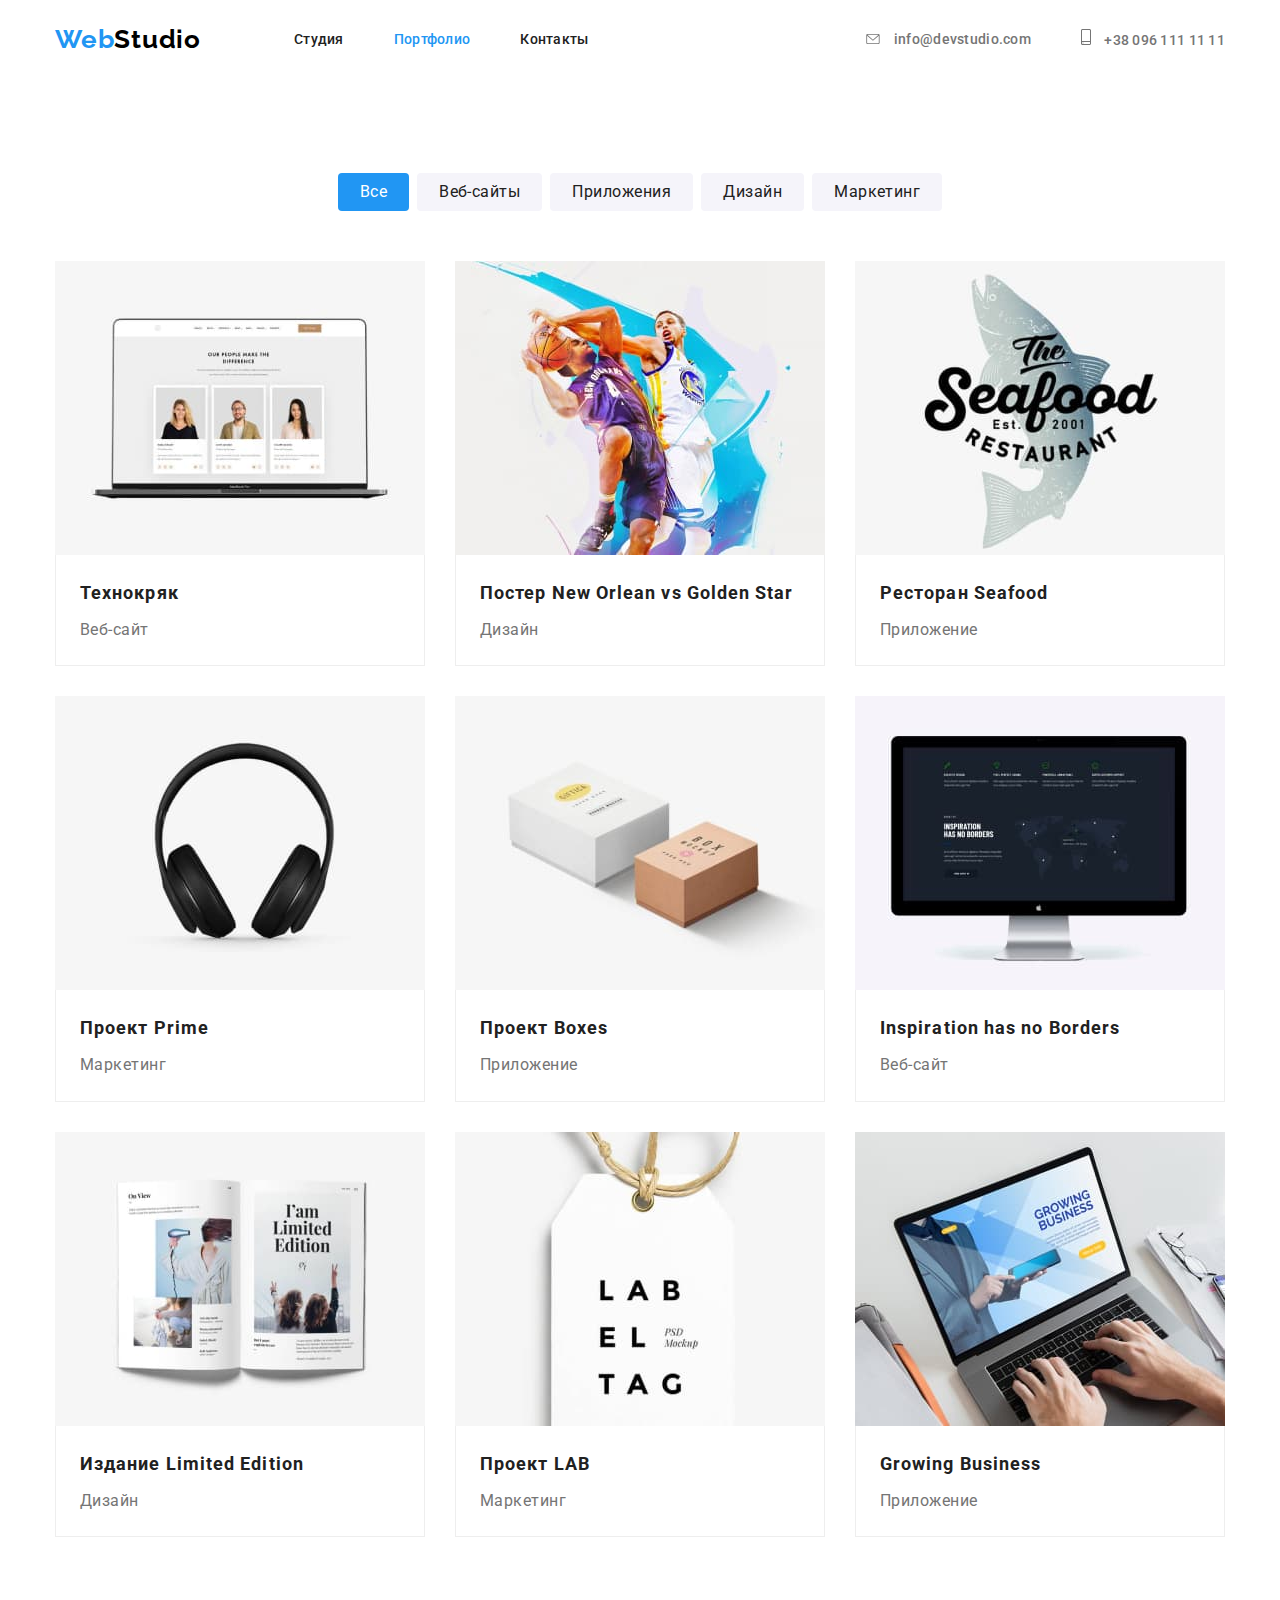
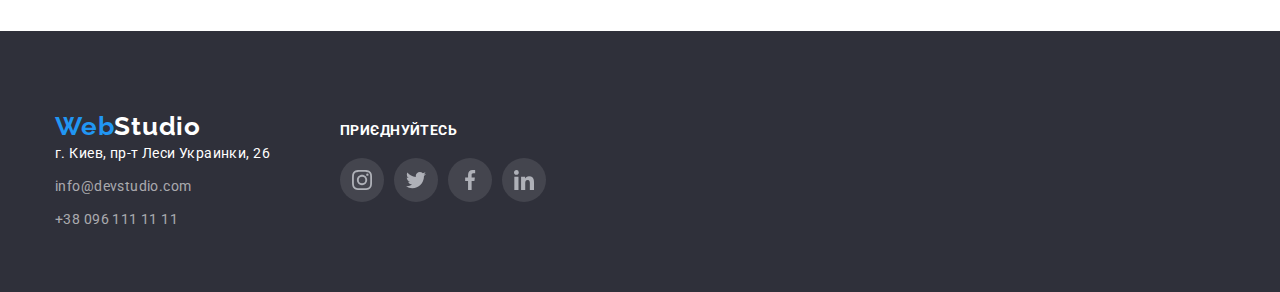
==== porfolio.html @ f4d74a85 "all-besides-js" ====
<!DOCTYPE html>
<html lang="ru">
<head >

    <meta charset="UTF-8">
    <meta http-equiv="X-UA-Compatible" content="IE=edge">
    <meta name="viewport" content="width=device-width, initial-scale=1.0">
    <title>Bisness</title>
    <link rel="preconnect" href="https://fonts.googleapis.com">
    <link rel="preconnect" href="https://fonts.gstatic.com" crossorigin>
    <link href="https://fonts.googleapis.com/css2?family=Raleway:wght@700&family=Roboto:wght@400;500;700;900&display=swap" rel="stylesheet">
    <link rel="stylesheet" href="https://cdn.jsdelivr.net/npm/modern-normalize@1.1.0/modern-normalize.min.css">
    <link href="./style.css" rel="stylesheet">
</head>
<body>

    <header class="header-header">
        <div class="container header-container">
            <nav class="header-container">
                <a href="WebStudio" class="header-web"><span style="color: #2196F3">Web</span>Studio</a>
            <ul class="header-container">
                <li class="header-li">
                    <a href="index.html" class="header-port-cont header-hover-focus">Студия</a>
                </li>
                <li class="header-li">
                    <a href="" class="header-studio header-hover-focus">Портфолио</a>
                </li>
                <li class="header-li">
                    <a href="" class="header-contact header-hover-focus ">Контакты</a>
                </li >
            </ul>
        </nav >
        <ul class="header-container">
            <li class="header-li"><a href="mailto:info@devstudio.com" class="header-mail header-hover-focus">
                <svg class="header-tel-image" width="16" height="10">
                    <use href="./images/sprite.svg#icon-envelope"></use>
                </svg>
                info@devstudio.com</a></li>
            <li class="header-li"><a href="tel:+380961111111" class="header-tel header-hover-focus" >
                <svg class="header-tel-image" width="10" height="16">
                    <use href="./images/sprite.svg#icon-smartphone"></use>
                </svg>
                +38 096 111 11 11</a></li>
        </ul>
        </div>


    </header>
    
    <main>
        <section class="section-porfolio">
        <div class="container">        
            <ul class="list-portfolio">
                <li class="list-portfolio-li list-portfolio-all hover-portfolio focus-portfolio">
                    <p >Все</p>
                </li>
                <li class="list-portfolio-li">
                    <p class="hover-portfolio focus-portfolio">Веб-сайты</p>
                </li>
                <li class="list-portfolio-li">
                    <p class="hover-portfolio focus-portfolio"> Приложения</p>
                </li>
                <li class="list-portfolio-li">
                    <p class="hover-portfolio focus-portfolio">Дизайн</p>
                </li>
                <li class="list-portfolio-li">
                    <p class="hover-portfolio focus-portfolio">Маркетинг</p>
                </li>
            </ul>



            <ul class="portfolio-element">
            <li class="portfolio-element-li">
                <div class="portfolio-team-img-p">
                <a href="" class="portfolio-element-link">
                <img src="./images/portfolio/tehno.jpg" alt="tehno" width="370" height="294" >
                
                <p class="portfolio-overlay">Ресурс пропонує комплексні пропозиції з різним 
                    рівнем функціоналу та сервісів. Все це дозволить відві
                    дувачу отримати вичерпні відомості про компанію чи приватну особу.Ресурс пропонує комплексні пропозиції з різним 
                    рівнем функціоналу та сервісів. Все це дозволить відві
                    дувачу отримати вичерпні відомості про компанію чи приватну особу
                    Ресурс пропонує комплексні пропозиції з різним 
                    рівнем функціоналу та сервісів. Все це дозволить відві
                    дувачу отримати вичерпні відомості про компанію чи приватну особу
                    Ресурс пропонує комплексні пропозиції з різним 
                    рівнем функціоналу та сервісів. Все це дозволить відві

                </p>
                </div>
                <div class="portfolio-element-text">
                <h3 class="portfolio-application">Технокряк</h3>
                <p class="portfolio-application-plus">Веб-сайт</p>
                </a>
            </div>
            </li>
            <li >
                <img src="./images/portfolio/baskatbol.jpg" alt="basket" width="370" height="294" >
            <div class="portfolio-element-text">
                <h3 class="portfolio-application">Постер New Orlean vs Golden Star</h3>
                <p class="portfolio-application-plus">Дизайн</p>
            </div>
            </li>
            <li >
                <img src="./images/portfolio/restotan.jpg" alt="restotan" width="370" height="294" >
            <div class="portfolio-element-text">
                <h3 class="portfolio-application">Ресторан Seafood</h3>
                <p class="portfolio-application-plus">Приложение</p>
            </div>
            </li>
            <li >
                <img src="./images/portfolio/prime.jpg" alt="prime" width="370" height="294" >
                
            <div class="portfolio-element-text">
                <h3 class="portfolio-application">Проект Prime</h3>
                <p class="portfolio-application-plus">Маркетинг</p>
            </div>
            </li>
            <li >
                <img src="./images/portfolio/boxes.jpg" alt="boxes" width="370" height="294" >
            <div class="portfolio-element-text">
                <h3 class="portfolio-application">Проект Boxes</h3>
                <p class="portfolio-application-plus">Приложение</p>
            </div>
            </li>
            <li >
                <img src="./images/portfolio/comp-borders.jpg" alt="comp-borders" width="370" height="294" >
            <div class="portfolio-element-text">
                <h3 class="portfolio-application">Inspiration has no Borders</h3>
                <p class="portfolio-application-plus">Веб-сайт</p>
            </div>
            </li>
            <li >
                <img src="./images/portfolio/limited.jpg" alt="limited" width="370" height="294" >
            <div class="portfolio-element-text">
                <h3 class="portfolio-application">Издание Limited Edition</h3>
                <p class="portfolio-application-plus">Дизайн</p>
            </div>
            </li>
            <li >
                <img src="./images/portfolio/lab.jpg" alt="lab" width="370" height="294" >
            <div class="portfolio-element-text">
                <h3 class="portfolio-application">Проект LAB</h3>
                <p class="portfolio-application-plus">Маркетинг</p>
            </div class="portfolio-element-text">
            </li>
            <li >
                <img src="./images/portfolio/growing-comp.jpg" alt="growing-comp" width="370" height="294" >
            <div class="portfolio-element-text">
                <h3 class="portfolio-application">Growing Business</h3>
                <p class="portfolio-application-plus">Приложение</p>
            </div>
            </li>
            

            </ul>
        </section>
    </div>



    </main>



    <footer class="footer">
        <div class="container footer-divs ">
        <div>
            <a href="WebStudio" class="footer-web-white"><span style="color: #2196F3">Web</span>Studio</a>
            <address class="footer-address">
                
                <ul>
                    <li class="footer-ul-li">
                        <a href="https://goo.gl/maps/hByzuA5cYsDd2KVR7" target="_blank" rel="noopener noreferrer" class="footer-address">г. Киев, пр-т Леси Украинки, 26</a>
        
                    </li>
                    <li class="footer-ul-li" >
                        <a href="mailto:info@devstudio.com" class="footer-mail">info@devstudio.com</a>
                    </li>
                    <li class="footer-ul-li">
                        <a href="tel:+380961111111" class="footer-tel">+38 096 111 11 11</a>
                    </li>
                </ul>
            </address>
        </div>
            <div class=" footer-social ">
                <p class="footer-social-p">приєднуйтесь</p>
                <ul class="work-social-list">
                    <li class="work-social-list-item">
                        <a href="" class="footer-social-list-link footer-hover-focus">
                            <svg class="work-social-list-icon" width="20" height="20">
                                <use href="./images/sprite.svg#icon-instagram"></use>
                            </svg>
                        </a>
                    </li>
                    <li class="work-social-list-item">
                        <a href="" class="footer-social-list-link footer-hover-focus">
                            <svg class="work-social-list-icon" width="20" height="20">
                                <use href="./images/sprite.svg#icon-twitter">
                
                                </use>
                            </svg>
                        </a>
                    </li>
                    <li class="work-social-list-item">
                        <a href="" class="footer-social-list-link footer-hover-focus">
                            <svg class="work-social-list-icon" width="20" height="20">
                                <use href="./images/sprite.svg#icon-facebook">
                
                                </use>
                            </svg>
                        </a>
                    </li>
                    <li class="work-social-list-item">
                        <a href="" class="footer-social-list-link footer-hover-focus">
                            <svg class="work-social-list-icon" width="20" height="20">
                                <use href="./images/sprite.svg#icon-linkedin">
                
                                </use>
                            </svg>
                        </a>
                    </li>
                </ul>
            </div>
        </div>

        
        
    </footer>
</body>
</html>
---- style.css ----
:root{
    --transition-duration-and-func: 250ms cubic-bezier(0.4, 0, 0.2, 1);
}

body{

    font-family: 'Roboto', sans-serif;
}
ul {
    list-style-type: none;
    margin-top: 0;
    margin-bottom: 0;
    padding-left: 0;
}
h1,
h2,
h3,
h4,
p{
    margin-top: 0;
    margin-bottom: 0;
}
a{
    text-decoration: none;
}
img{
    display: block;
}
button{
    cursor: pointer;
}



.container{
    width: 1200px;
    margin-left: auto;
    margin-right: auto;
    padding-left: 15px;
    padding-right: 15px;
}
.section{
    padding-top: 94px;
    padding-bottom: 94px;
}

/*header */

header{
    list-style-type: none;}

.header-header{
    padding-bottom: 24px;
    padding-top: 24px;
}
.header-container{
    display: flex;
    align-items: center;
    justify-content: space-between;
    

    
}
.header-web{
    margin-right: 93px;
    font-family: 'Raleway', sans-serif;
    font-weight: 700;
    font-size: 26px;
    line-height: 1.2;
    letter-spacing: 0.03em;
    color: #000000;

    }
.header-studio{
    font-weight: 500;
    font-size: 14px;
    line-height: 1.1;
    letter-spacing: 0.02em;
    color: #2196F3;
}

.header-port-cont{
    font-weight: 500;
    font-size: 14px;
    line-height: 1.1;
    letter-spacing: 0.02em;
    color: #212121;
    transition: color var(--transition-duration-and-func);
}
.header-hover-focus:hover, 
.header-hover-focus:focus {
    color: #2196F3;
}


.header-list{
    font-weight: 500;
    font-size: 14px;
    line-height: 1.2;
    letter-spacing: 0.02em
}


.header-li:not(:last-child){
    margin-right: 50px;
}


.header-tel{
    font-weight: 500;
    font-size: 14px;
    line-height: 1.2;
    letter-spacing: 0.02em;
    color: #757575;
    transition: color var(--transition-duration-and-func);
}

.header-tel-image{
    fill: currentColor;
    margin-right: 10px;
}

.header-mail{
    font-weight: 500;
    font-size: 14px;
    line-height: 1.2;
    letter-spacing: 0.02em;
    color: #757575;
    transition: color var(--transition-duration-and-func);
}

.header-contact{
font-weight: 500;
font-size: 14px;
line-height: 1.1;
letter-spacing: 0.02em;
color: #212121;
transition: color var(--transition-duration-and-func);
}

/*header */

.studio{
    color: #2196F3;
}
/* hero  */

.section-title{
    margin: 0 auto;
    padding-top: 200px;
    padding-bottom: 200px;
    max-width: 1600px;
    /* background: #2F303A; */
    text-align: center;
    background-image:linear-gradient(to right, rgba(47, 48, 58, 0.4), rgba(47, 48, 58, 0.4)),  url('./images/hero/Img.jpg');
    background-size: cover;
}



.title{
margin-left: auto;
margin-right: auto;
margin-bottom: 30px;
width: 696px;

    font-family: 'Roboto';
    font-style: normal;
    font-weight: 900;
    font-size: 44px;
    line-height: 1.7;
    
    text-align: center;
    letter-spacing: 0.06em;
    text-transform: uppercase;
    color: #FFFFFF;

}
.button {


/* № */
padding-top: 10px;
padding-bottom: 10px;
padding-left: 32px;
padding-right: 32px;
color: #FFFFFF;
background: #2196F3;
box-shadow: 0px 4px 4px rgba(0, 0, 0, 0.15);
border-radius: 4px;
transition: color var(--transition-duration-and-func);
}

.button-focus:hover, 
.button-hover:focus {
    color: #000000;

}

.list{

    font-weight: 400;
    font-size: 14px;
    line-height: 1.7;
    letter-spacing: 0.03em;
    color: #757575;
    display: flex;
}

.list-title-li{
    width: 270px;
}

.list-title-li:not(:nth-child(4n)){
    margin-right: 30px;
}

.list-a-image{
    display: flex;
    justify-content: center;
    align-items: center;
    width: 270px;
    height: 120px;
    background-color: #FFFFFF;
}

.list-a-image-icon{
    fill: #212121;
    transition: fill var(--transition-duration-and-func);
}

.list-a-image{
background: #F5F4FA;
border-radius: 4px;
margin-bottom: 30px;
transition: fill var(--transition-duration-and-func);
}


.list-a-image:hover .list-a-image-icon,
.list-a-image:focus .list-a-image-icon{
fill: #2196F3;
}

.list-title{
    font-weight: 700;
    font-size: 14px;
    line-height: 1.2;
    letter-spacing: 0.03em;
    text-transform: uppercase;
    color: #212121;
}
.list-title-p{
margin-top: 10px;
font-weight: 400;
font-size: 14px;
line-height: 1.7;
letter-spacing: 0.03em;
color: #757575;
}

.section-img{
    padding-bottom: 94px;
}

.img-work{
    margin-top: 50px;
    display: flex;
    flex-wrap: wrap;
    column-gap: 30px;
}

.section-work{
    background: #F5F4FA;
}
.title-work{
    font-weight: 700;
    font-size: 36px;
    line-height: 1.2;
    text-align: center;
    letter-spacing: 0.03em;

}
.work-ul{
    margin-top: 50px;
    display: flex;
    flex-wrap: wrap;
    column-gap: 30px;
    /* justify-content: space-between; */
}

/* .work-ul-li:not(:nth-child(4n)){
    margin-right: 30px;
} */
/* .work-ul-li{
    flex-basis: calc((100%-90px/4 ));
} */

.work-h-p{
box-shadow: 0px 1px 3px rgba(0, 0, 0, 0.12), 0px 1px 1px rgba(0, 0, 0, 0.14), 0px 2px 1px rgba(0, 0, 0, 0.2);
border-radius: 0px 0px 4px 4px;
padding-top: 30px;
padding-bottom: 30px;
}


.list-work{
    font-weight: 500;
    font-size: 16px;
    line-height: 2.2;
    text-align: center;
    letter-spacing: 0.03em;
    color: #212121;

    
}
.list-work-prof{
    font-size: 16px;
    line-height: 2;
    text-align: center;
    letter-spacing: 0.03em;
    color: #757575;
    margin-top: 11px;
    margin-bottom: 16px;
}
.work-social-list-icon{
    fill: #AFB1B8;
    transition: fill var(--transition-duration-and-func);
}


.work-social-list-link:hover .work-social-list-icon,
.work-social-list-link:focus .work-social-list-icon{
fill: #ffffff;
}


.work-social-list{
    display: flex;
    justify-content: center;
    gap: 10px;
}

.work-social-list-link{
    display: flex;
    justify-content: center;
    align-items: center;
    width: 44px;
    height: 44px;
    border-radius: 50%;
    background-color: #FFFFFF;
    transition: fill var(--transition-duration-and-func);
}

.work-social-list-link:hover,
.work-social-list-link:focus{
    background: #2196F3;
}

/* customers */

.customers-social-list-icon{
    fill: #AFB1B8;

    transition: fill var(--transition-duration-and-func);
}


.customers-social-list-link:hover .customers-social-list-icon,
.customers-social-list-link:focus .customers-social-list-icon{
fill: #2196F3;
}


.customers-social-list{
    margin-top: 50px;
    display: flex;
    justify-content: center;
    gap: 30px;
}
.customers-social-list-item{}



.customers-social-list-link{
    display: flex;
    justify-content: center;
    align-items: center;
    width: 170px;
    height: 92px;
    background-color: #FFFFFF;
    border: 1px solid #AFB1B8;
    border-radius: 4px;
    transition: fill var(--transition-duration-and-func);
}




/* footer */

.footer-divs{
    display: flex;
    align-items: baseline;
    gap: 70px;
}

.footer-address{
    font-weight: 400;
    font-size: 14px;
    line-height: 1.7;
    letter-spacing: 0.03em;
    color: #FFFFFF;
    font-style: normal;
}
.footer-address-address{
    font-style: normal;
}
.footer{
    padding: 60px 0;
    background: #2F303A;

}
.footer-mail{
    font-weight: 400;
    font-size: 14px;
    line-height: 1.7;
    letter-spacing: 0.03em;
    color: rgba(255, 255, 255, 0.6);
}
.footer-tel{
    font-weight: 400;
    font-size: 14px;
    line-height: 1.7;
    letter-spacing: 0.03em;
    color: rgba(255, 255, 255, 0.6);

}

.footer-web-white{
    font-family: 'Raleway', sans-serif;
    font-weight: 700;
    font-size: 26px;
    line-height: 1.2;
    letter-spacing: 0.03em;
    color: #ffffff;
    display: block;
    margin-top: 20px;
}


.footer-ul-li:not(:last-child){
    margin-bottom: 9px;
}
.footer-social{

}

.footer-social-p{
margin-bottom: 20px;
font-weight: 700;
font-size: 14px;
line-height: 1.1;
letter-spacing: 0.03em;
text-transform: uppercase;
color: #FFFFFF;
}
.footer-hover-focus:hover,
.footer-hover-focus:focus{
    background: #2196F3;
}
.footer-social-list-link{
    display: flex;
    justify-content: center;
    align-items: center;
    width: 44px;
    height: 44px;
    border-radius: 50%;
    background: rgba(255, 255, 255, 0.1);
    transition: fill var(--transition-duration-and-func);
}
.footer-social-list-link:hover .work-social-list-icon,
.footer-social-list-link:focus .work-social-list-icon{
fill: #ffffff;
}


/*============= modal Window =============*/

.backdrop{
    position: fixed;
    top: 0;
    left: 0;
    z-index: 100;
    width: 100%;
    height: 100%;
    background-color: rgba(0, 0, 0, 0.2);
    transition: opacity var(--transition-duration-and-func), visibility var(--transition-duration-and-func);
}

/* .backdrop.is-hidden{
    opacity: 0;
    visibility: hidden;
    pointer-events: none;
} */

.modal{
    position: absolute;
    top: 50%;
    left: 50%;
    transform: translate(-50%, -50%);
    width: 528px;
    height: 580px;
    background-color: rgb(255, 255, 255);
}

.modal-close-btn{
    position: absolute;
    top: 10px;
    right: 10px;
    display: flex;
    justify-content: center;
    align-items: center;
    width: 30px;
    height: 30px;
    border-radius: 50%;
    background-color: transparent;
    border: 1px solid #555555;
    padding: 0;
    transition: border-color var(--transition-duration-and-func);
}

.modal-close-btn:hover,
.modal-close-btn:hover{
    background-color: #2196F3;
}

.modal-close-btn-icon{
    transition: fill var(--transition-duration-and-func);
}

.modal-close-btn:hover .modal-close-btn-icon,
.modal-close-btn:hover .modal-close-btn-icon{
    fill: green;
}



/*============= /modal Window =============*/


/*============= portfolio =============*/

.section-porfolio{
    padding-top: 94px;
    padding-bottom: 94px;
}
.list-portfolio{
font-size: 16px;
line-height: 1.6;
letter-spacing: 0.03em;
color: #212121;
display: flex;
flex-wrap: wrap;
column-gap: 8px;
justify-content: center;
margin-bottom: 50px;
}

.list-portfolio-li{
background: #F5F4FA;
border-radius: 4px;
padding: 6px 22px ;
}

.list-portfolio-all{
    background: #2196F3;
    color: #ffffff;
}
.portfolio-element{

    display: flex;
    flex-wrap: wrap;
    column-gap: 30px;
    row-gap: 30px;
   /* justify-content: space-between; */
}

.portfolio-element-li{
    
}

.portfolio-team-img-p{
    position: relative;
    overflow: hidden;
}

.portfolio-overlay{
    width: 100%;
    height: 100%;

    position: absolute;
    left: 0;
    top: 0;
    overflow: auto;
    transform: translate(0, 100%);
    transition: transform var(--transition-duration-and-func);

    font-size: 18px;
    padding-top: 20px;
    padding-bottom: 20px;
    padding-left: 10px;
    padding-right: 10px;
    color: #FFFFFF;
    background-color: rgba(0, 75, 137, 0.9)
}

.portfolio-element-link:hover .portfolio-overlay,
.portfolio-element-link:focus .portfolio-overlay{
    transform: translate(0, 0);
}
/* .work-ul-li:not(:nth-child(4n)){
    margin-right: 30px;
} */
/* .work-ul-li{
    flex-basis: calc((100%-90px/4 ));
} */
.portfolio-element-text{
    background: #FFFFFF;
    border: 1px solid #EEEEEE;
    border-top: none;
    padding-top: 20px;
    padding-bottom: 20px;;
    padding-left: 24px;;
    padding-right: 24px;;
}


.portfolio-application{
font-weight: 700;
font-size: 18px;
line-height: 2;
letter-spacing: 0.06em;
color: #212121;

}

.portfolio-application-plus{
font-weight: 400;
font-size: 16px;
line-height: 1.9;
letter-spacing: 0.03em;
color: #757575;
margin-top: 4px;
}

.hover-portfolio:hover, 
.focus-portfolio:focus {
    color: #ffffff;
    background-color: #2196F3;
}
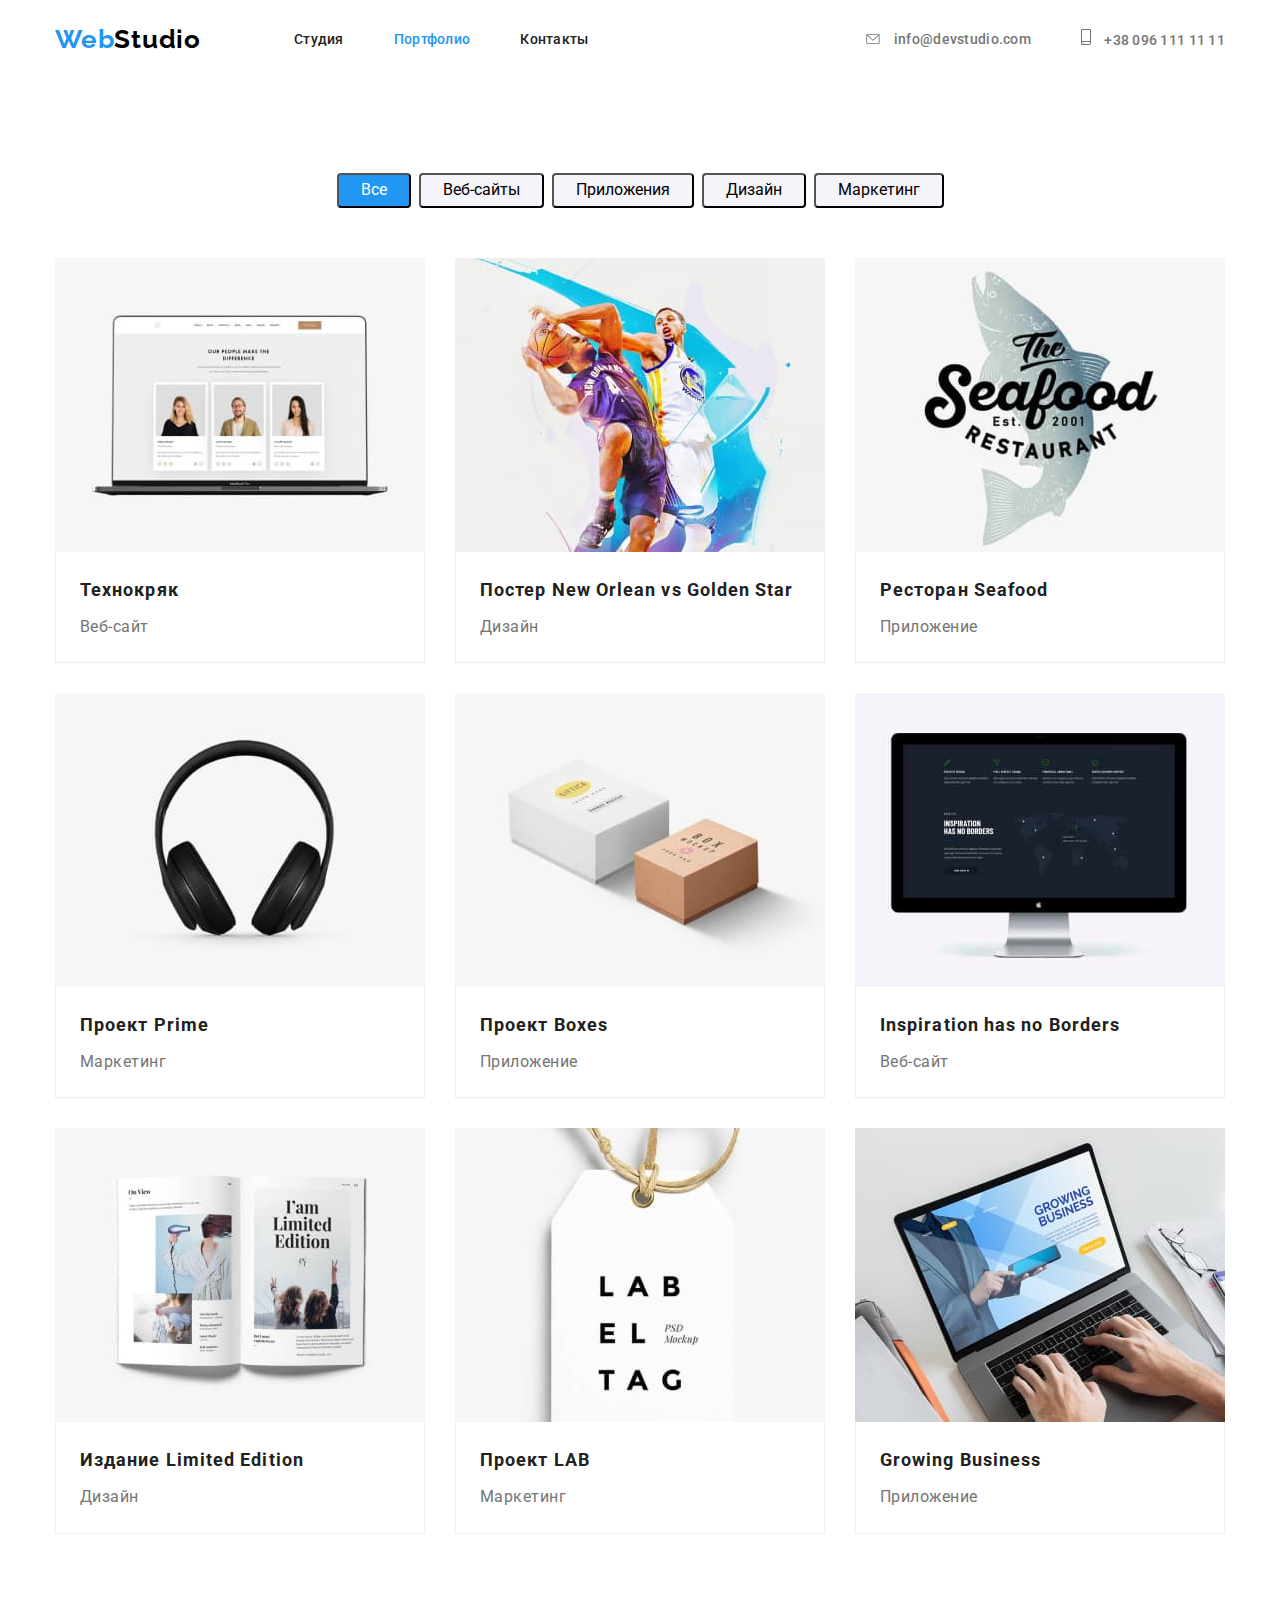
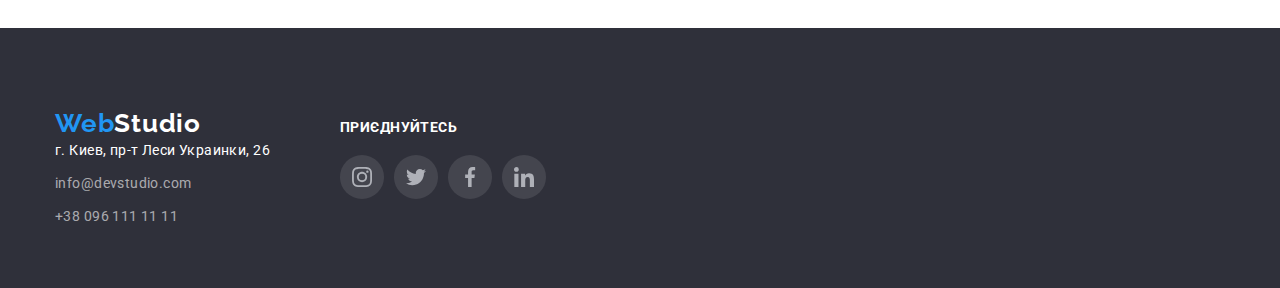
==== commit e9e4b226: "after-mentor" ====
--- a/porfolio.html
+++ b/porfolio.html
@@ -50,21 +50,21 @@
     <main>
         <section class="section-porfolio">
         <div class="container">        
-            <ul class="list-portfolio">
-                <li class="list-portfolio-li list-portfolio-all hover-portfolio focus-portfolio">
-                    <p >Все</p>
-                </li>
-                <li class="list-portfolio-li">
-                    <p class="hover-portfolio focus-portfolio">Веб-сайты</p>
-                </li>
-                <li class="list-portfolio-li">
-                    <p class="hover-portfolio focus-portfolio"> Приложения</p>
-                </li>
-                <li class="list-portfolio-li">
-                    <p class="hover-portfolio focus-portfolio">Дизайн</p>
-                </li>
-                <li class="list-portfolio-li">
-                    <p class="hover-portfolio focus-portfolio">Маркетинг</p>
+            <ul class="portfolio-list">
+                <li class="">
+                    <button class=" list-portfolio-all" type="button">Все</button>
+                </li>
+                <li class="">
+                    <button class="portfolio-list-li" type="button">Веб-сайты</button>
+                </li>
+                <li class="">
+                    <button class="portfolio-list-li" type="button">Приложения</button>
+                </li>
+                <li class="">
+                    <button class="portfolio-list-li" type="button">Дизайн</button>
+                </li>
+                <li class="">
+                    <button class="portfolio-list-li" type="button">Маркетинг</button>
                 </li>
             </ul>
 
@@ -75,18 +75,9 @@
                 <div class="portfolio-team-img-p">
                 <a href="" class="portfolio-element-link">
                 <img src="./images/portfolio/tehno.jpg" alt="tehno" width="370" height="294" >
-                
-                <p class="portfolio-overlay">Ресурс пропонує комплексні пропозиції з різним 
-                    рівнем функціоналу та сервісів. Все це дозволить відві
-                    дувачу отримати вичерпні відомості про компанію чи приватну особу.Ресурс пропонує комплексні пропозиції з різним 
-                    рівнем функціоналу та сервісів. Все це дозволить відві
-                    дувачу отримати вичерпні відомості про компанію чи приватну особу
-                    Ресурс пропонує комплексні пропозиції з різним 
-                    рівнем функціоналу та сервісів. Все це дозволить відві
-                    дувачу отримати вичерпні відомості про компанію чи приватну особу
-                    Ресурс пропонує комплексні пропозиції з різним 
-                    рівнем функціоналу та сервісів. Все це дозволить відві
-
+                <p class="portfolio-overlay">Ресурс пропонує комплексні пропозиції з різним 
+                    рівнем функціоналу та сервісів. Все це дозволить відві
+                    дувачу отримати вичерпні відомості про компанію чи приватну особу.
                 </p>
                 </div>
                 <div class="portfolio-element-text">
@@ -95,61 +86,125 @@
                 </a>
             </div>
             </li>
-            <li >
+            <li class="portfolio-element-li">
+                <div class="portfolio-team-img-p">
+                    <a href="" class="portfolio-element-link">
                 <img src="./images/portfolio/baskatbol.jpg" alt="basket" width="370" height="294" >
+                <p class="portfolio-overlay">Ресурс пропонує комплексні пропозиції з різним 
+                    рівнем функціоналу та сервісів. Все це дозволить відві
+                    дувачу отримати вичерпні відомості про компанію чи приватну особу.
+                </p>
+            </div>
             <div class="portfolio-element-text">
                 <h3 class="portfolio-application">Постер New Orlean vs Golden Star</h3>
                 <p class="portfolio-application-plus">Дизайн</p>
-            </div>
-            </li>
-            <li >
+            </a>
+            </div>
+            </li>
+            <li class="portfolio-element-li">
+                <div class="portfolio-team-img-p">
+                    <a href="" class="portfolio-element-link">
                 <img src="./images/portfolio/restotan.jpg" alt="restotan" width="370" height="294" >
+                
+                <p class="portfolio-overlay">Ресурс пропонує комплексні пропозиції з різним 
+                    рівнем функціоналу та сервісів. Все це дозволить відві
+                    дувачу отримати вичерпні відомості про компанію чи приватну особу.
+                </p>
+            </div>
             <div class="portfolio-element-text">
                 <h3 class="portfolio-application">Ресторан Seafood</h3>
                 <p class="portfolio-application-plus">Приложение</p>
-            </div>
-            </li>
-            <li >
+            </a>
+            </div>
+            </li>
+            <li class="portfolio-element-li">
+                <div class="portfolio-team-img-p">
+                    <a href="" class="portfolio-element-link">
                 <img src="./images/portfolio/prime.jpg" alt="prime" width="370" height="294" >
-                
+                <p class="portfolio-overlay">Ресурс пропонує комплексні пропозиції з різним 
+                    рівнем функціоналу та сервісів. Все це дозволить відві
+                    дувачу отримати вичерпні відомості про компанію чи приватну особу.
+                </p>
+                
+            </div>
             <div class="portfolio-element-text">
                 <h3 class="portfolio-application">Проект Prime</h3>
                 <p class="portfolio-application-plus">Маркетинг</p>
-            </div>
-            </li>
-            <li >
+            </a>
+            </div>
+            </li>
+            <li class="portfolio-element-li">
+                <div class="portfolio-team-img-p">
+                    <a href="" class="portfolio-element-link">
                 <img src="./images/portfolio/boxes.jpg" alt="boxes" width="370" height="294" >
+                <p class="portfolio-overlay">Ресурс пропонує комплексні пропозиції з різним 
+                    рівнем функціоналу та сервісів. Все це дозволить відві
+                    дувачу отримати вичерпні відомості про компанію чи приватну особу.
+                </p>
             <div class="portfolio-element-text">
                 <h3 class="portfolio-application">Проект Boxes</h3>
                 <p class="portfolio-application-plus">Приложение</p>
-            </div>
-            </li>
-            <li >
+            </a>
+            </div>
+            </li>
+            <li class="portfolio-element-li">
+                <div class="portfolio-team-img-p">
+                    <a href="" class="portfolio-element-link">
                 <img src="./images/portfolio/comp-borders.jpg" alt="comp-borders" width="370" height="294" >
+                <p class="portfolio-overlay">Ресурс пропонує комплексні пропозиції з різним 
+                    рівнем функціоналу та сервісів. Все це дозволить відві
+                    дувачу отримати вичерпні відомості про компанію чи приватну особу.
+                </p>
+            </div>
             <div class="portfolio-element-text">
                 <h3 class="portfolio-application">Inspiration has no Borders</h3>
                 <p class="portfolio-application-plus">Веб-сайт</p>
-            </div>
-            </li>
-            <li >
+            </a>
+            </div>
+            </li>
+            <li class="portfolio-element-li">
+                <div class="portfolio-team-img-p">
+                    <a href="" class="portfolio-element-link">
                 <img src="./images/portfolio/limited.jpg" alt="limited" width="370" height="294" >
+                <p class="portfolio-overlay">Ресурс пропонує комплексні пропозиції з різним 
+                    рівнем функціоналу та сервісів. Все це дозволить відві
+                    дувачу отримати вичерпні відомості про компанію чи приватну особу.
+                </p>
+            </div>
             <div class="portfolio-element-text">
                 <h3 class="portfolio-application">Издание Limited Edition</h3>
                 <p class="portfolio-application-plus">Дизайн</p>
-            </div>
-            </li>
-            <li >
+            </a>
+            </div>
+            </li>
+            <li class="portfolio-element-li">
+                <div class="portfolio-team-img-p">
+                    <a href="" class="portfolio-element-link">
                 <img src="./images/portfolio/lab.jpg" alt="lab" width="370" height="294" >
+                <p class="portfolio-overlay">Ресурс пропонує комплексні пропозиції з різним 
+                    рівнем функціоналу та сервісів. Все це дозволить відві
+                    дувачу отримати вичерпні відомості про компанію чи приватну особу.
+                </p>
+            </div>
             <div class="portfolio-element-text">
                 <h3 class="portfolio-application">Проект LAB</h3>
                 <p class="portfolio-application-plus">Маркетинг</p>
+            </a>
             </div class="portfolio-element-text">
             </li>
-            <li >
+            <li class="portfolio-element-li">
+                <div class="portfolio-team-img-p">
+                    <a href="" class="portfolio-element-link">
                 <img src="./images/portfolio/growing-comp.jpg" alt="growing-comp" width="370" height="294" >
+                <p class="portfolio-overlay">Ресурс пропонує комплексні пропозиції з різним 
+                    рівнем функціоналу та сервісів. Все це дозволить відві
+                    дувачу отримати вичерпні відомості про компанію чи приватну особу.
+                </p>
+            </div>
             <div class="portfolio-element-text">
                 <h3 class="portfolio-application">Growing Business</h3>
                 <p class="portfolio-application-plus">Приложение</p>
+            </a>
             </div>
             </li>
             
--- a/style.css
+++ b/style.css
@@ -349,7 +349,7 @@
     height: 44px;
     border-radius: 50%;
     background-color: #FFFFFF;
-    transition: fill var(--transition-duration-and-func);
+    transition: background-color var(--transition-duration-and-func);
 }
 
 .work-social-list-link:hover,
@@ -391,7 +391,7 @@
     background-color: #FFFFFF;
     border: 1px solid #AFB1B8;
     border-radius: 4px;
-    transition: fill var(--transition-duration-and-func);
+    transition: background-color var(--transition-duration-and-func);
 }
 
 
@@ -495,14 +495,14 @@
     width: 100%;
     height: 100%;
     background-color: rgba(0, 0, 0, 0.2);
-    transition: opacity var(--transition-duration-and-func), visibility var(--transition-duration-and-func);
-}
-
-/* .backdrop.is-hidden{
+    transition: background-color var(--transition-duration-and-func), visibility var(--transition-duration-and-func);
+}
+
+.backdrop.is-hidden{
     opacity: 0;
     visibility: hidden;
     pointer-events: none;
-} */
+}
 
 .modal{
     position: absolute;
@@ -555,7 +555,7 @@
     padding-top: 94px;
     padding-bottom: 94px;
 }
-.list-portfolio{
+.portfolio-list{
 font-size: 16px;
 line-height: 1.6;
 letter-spacing: 0.03em;
@@ -565,18 +565,34 @@
 column-gap: 8px;
 justify-content: center;
 margin-bottom: 50px;
-}
-
-.list-portfolio-li{
+
+}
+
+
+.list-portfolio-all{
+    background: #2196F3;
+    color: #ffffff;
+    border-radius: 4px;
+    padding: 6px 22px ;
+}
+
+.portfolio-list-li{
 background: #F5F4FA;
 border-radius: 4px;
 padding: 6px 22px ;
-}
-
-.list-portfolio-all{
+transition: color var(--transition-duration-and-func), 
+background-color var(--transition-duration-and-func);
+}
+
+.portfolio-list-li:hover,
+.portfolio-list-li:focus{
     background: #2196F3;
-    color: #ffffff;
-}
+    color: #FFFFFF;
+}
+
+
+
+
 .portfolio-element{
 
     display: flex;
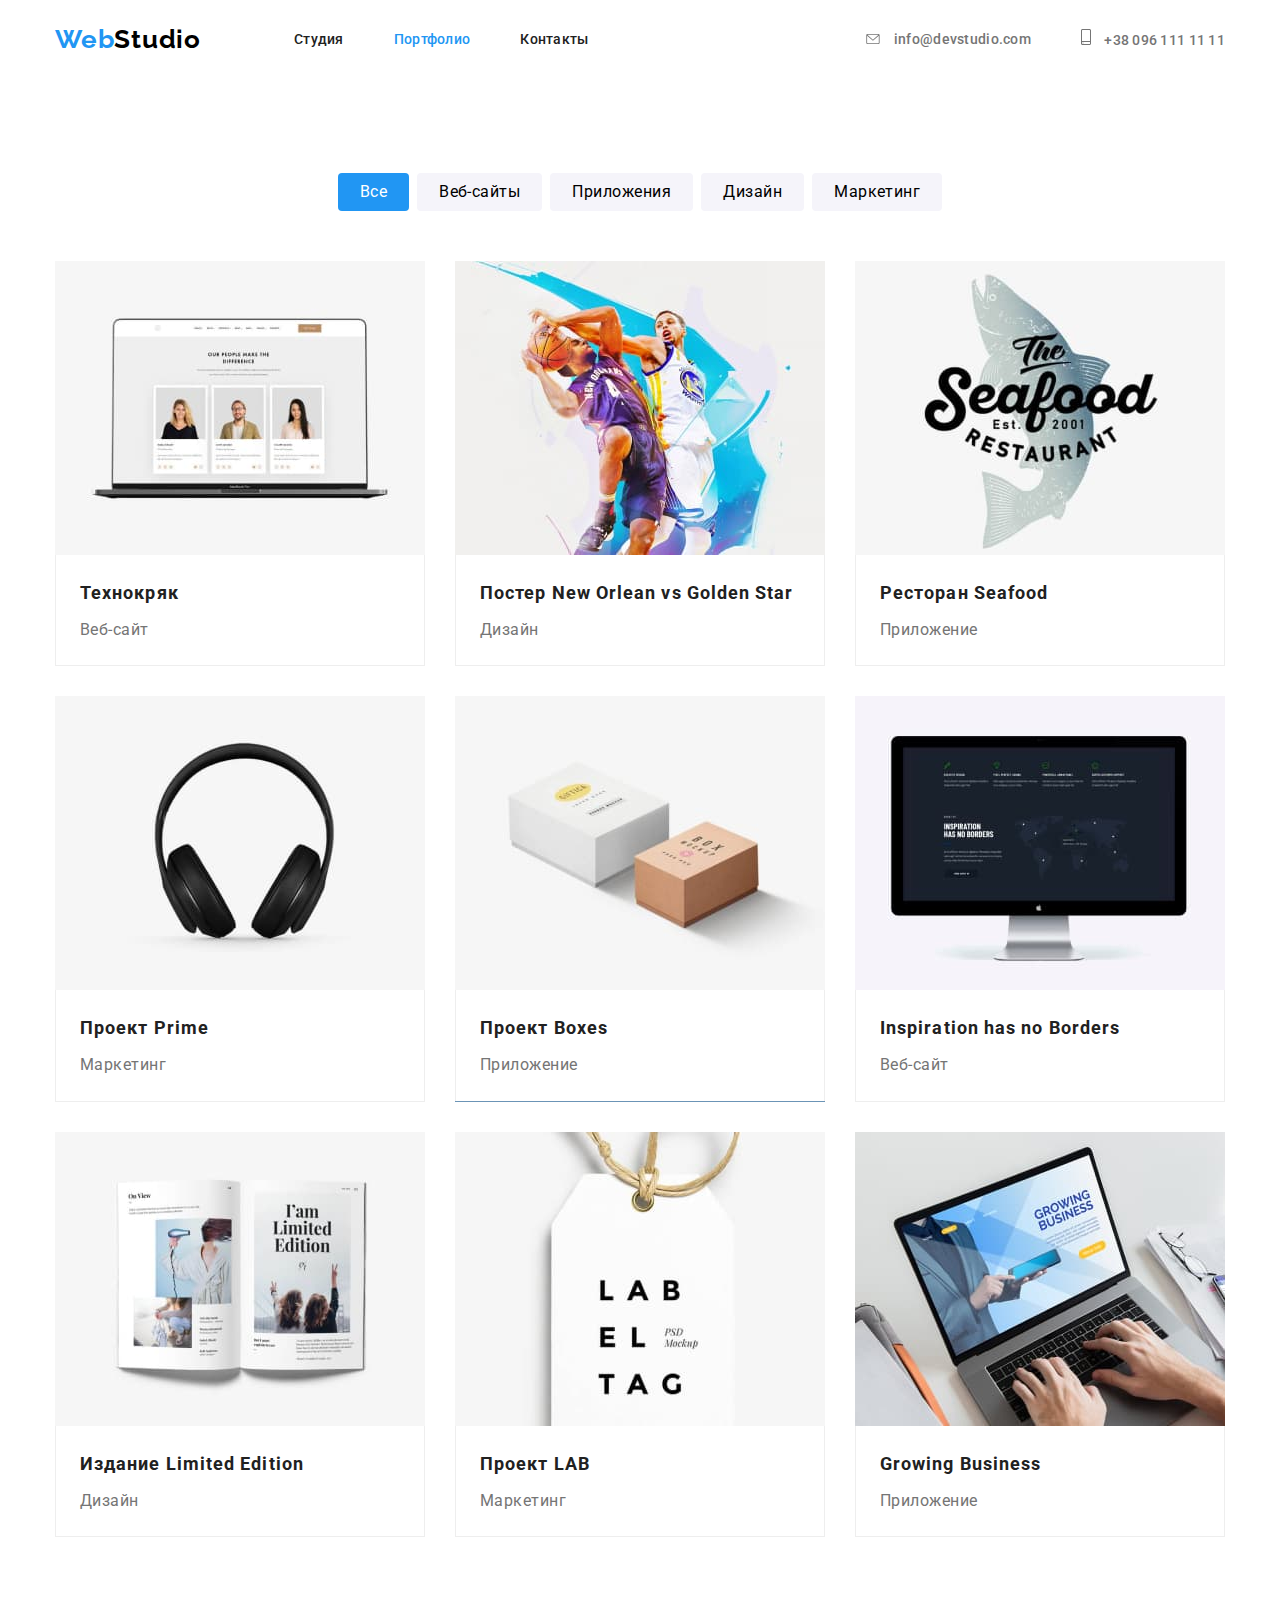
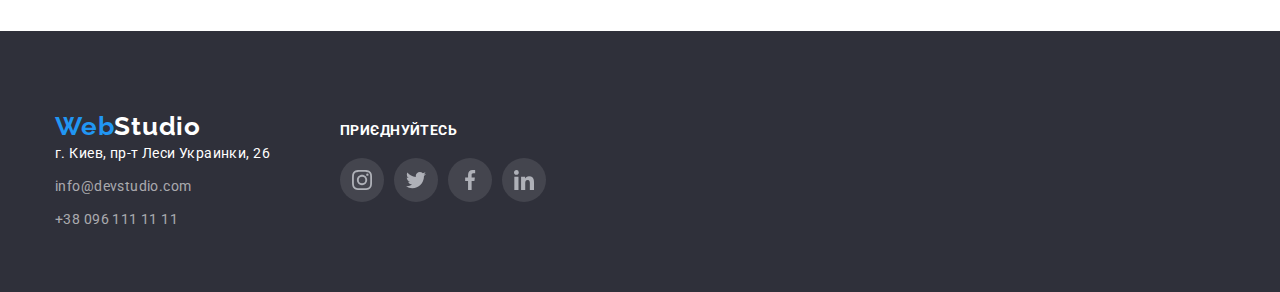
==== commit e536c073: "after-mentor-2" ====
--- a/porfolio.html
+++ b/porfolio.html
@@ -72,8 +72,8 @@
 
             <ul class="portfolio-element">
             <li class="portfolio-element-li">
-                <div class="portfolio-team-img-p">
-                <a href="" class="portfolio-element-link">
+        <a href="" class="portfolio-element-link">
+            <div class="portfolio-team-img-p">
                 <img src="./images/portfolio/tehno.jpg" alt="tehno" width="370" height="294" >
                 <p class="portfolio-overlay">Ресурс пропонує комплексні пропозиції з різним 
                     рівнем функціоналу та сервісів. Все це дозволить відві
@@ -83,12 +83,12 @@
                 <div class="portfolio-element-text">
                 <h3 class="portfolio-application">Технокряк</h3>
                 <p class="portfolio-application-plus">Веб-сайт</p>
-                </a>
-            </div>
-            </li>
-            <li class="portfolio-element-li">
+            </div>
+        </a>
+            </li>
+            <li class="portfolio-element-li">
+                <a href="" class="portfolio-element-link">
                 <div class="portfolio-team-img-p">
-                    <a href="" class="portfolio-element-link">
                 <img src="./images/portfolio/baskatbol.jpg" alt="basket" width="370" height="294" >
                 <p class="portfolio-overlay">Ресурс пропонує комплексні пропозиції з різним 
                     рівнем функціоналу та сервісів. Все це дозволить відві
@@ -98,12 +98,12 @@
             <div class="portfolio-element-text">
                 <h3 class="portfolio-application">Постер New Orlean vs Golden Star</h3>
                 <p class="portfolio-application-plus">Дизайн</p>
-            </a>
-            </div>
-            </li>
-            <li class="portfolio-element-li">
-                <div class="portfolio-team-img-p">
-                    <a href="" class="portfolio-element-link">
+            </div>
+        </a>
+            </li>
+            <li class="portfolio-element-li">
+                <a href="" class="portfolio-element-link">
+                        <div class="portfolio-team-img-p">
                 <img src="./images/portfolio/restotan.jpg" alt="restotan" width="370" height="294" >
                 
                 <p class="portfolio-overlay">Ресурс пропонує комплексні пропозиції з різним 
@@ -114,12 +114,12 @@
             <div class="portfolio-element-text">
                 <h3 class="portfolio-application">Ресторан Seafood</h3>
                 <p class="portfolio-application-plus">Приложение</p>
-            </a>
-            </div>
-            </li>
-            <li class="portfolio-element-li">
-                <div class="portfolio-team-img-p">
-                    <a href="" class="portfolio-element-link">
+            </div>
+        </a>
+            </li>
+            <li class="portfolio-element-li">
+                <a href="" class="portfolio-element-link">
+                        <div class="portfolio-team-img-p">
                 <img src="./images/portfolio/prime.jpg" alt="prime" width="370" height="294" >
                 <p class="portfolio-overlay">Ресурс пропонує комплексні пропозиції з різним 
                     рівнем функціоналу та сервісів. Все це дозволить відві
@@ -130,12 +130,12 @@
             <div class="portfolio-element-text">
                 <h3 class="portfolio-application">Проект Prime</h3>
                 <p class="portfolio-application-plus">Маркетинг</p>
-            </a>
-            </div>
-            </li>
-            <li class="portfolio-element-li">
-                <div class="portfolio-team-img-p">
-                    <a href="" class="portfolio-element-link">
+            </div>
+        </a>
+            </li>
+            <li class="portfolio-element-li">
+                <a href="" class="portfolio-element-link">
+                        <div class="portfolio-team-img-p">
                 <img src="./images/portfolio/boxes.jpg" alt="boxes" width="370" height="294" >
                 <p class="portfolio-overlay">Ресурс пропонує комплексні пропозиції з різним 
                     рівнем функціоналу та сервісів. Все це дозволить відві
@@ -144,12 +144,12 @@
             <div class="portfolio-element-text">
                 <h3 class="portfolio-application">Проект Boxes</h3>
                 <p class="portfolio-application-plus">Приложение</p>
-            </a>
-            </div>
-            </li>
-            <li class="portfolio-element-li">
-                <div class="portfolio-team-img-p">
-                    <a href="" class="portfolio-element-link">
+            </div>
+        </a>
+            </li>
+            <li class="portfolio-element-li">
+                <a href="" class="portfolio-element-link">
+                        <div class="portfolio-team-img-p">
                 <img src="./images/portfolio/comp-borders.jpg" alt="comp-borders" width="370" height="294" >
                 <p class="portfolio-overlay">Ресурс пропонує комплексні пропозиції з різним 
                     рівнем функціоналу та сервісів. Все це дозволить відві
@@ -159,12 +159,12 @@
             <div class="portfolio-element-text">
                 <h3 class="portfolio-application">Inspiration has no Borders</h3>
                 <p class="portfolio-application-plus">Веб-сайт</p>
-            </a>
-            </div>
-            </li>
-            <li class="portfolio-element-li">
-                <div class="portfolio-team-img-p">
-                    <a href="" class="portfolio-element-link">
+            </div>
+        </a>
+            </li>
+            <li class="portfolio-element-li">
+                <a href="" class="portfolio-element-link">
+                        <div class="portfolio-team-img-p">
                 <img src="./images/portfolio/limited.jpg" alt="limited" width="370" height="294" >
                 <p class="portfolio-overlay">Ресурс пропонує комплексні пропозиції з різним 
                     рівнем функціоналу та сервісів. Все це дозволить відві
@@ -174,12 +174,12 @@
             <div class="portfolio-element-text">
                 <h3 class="portfolio-application">Издание Limited Edition</h3>
                 <p class="portfolio-application-plus">Дизайн</p>
-            </a>
-            </div>
-            </li>
-            <li class="portfolio-element-li">
-                <div class="portfolio-team-img-p">
-                    <a href="" class="portfolio-element-link">
+            </div>
+        </a>
+            </li>
+            <li class="portfolio-element-li">
+                <a href="" class="portfolio-element-link">
+                        <div class="portfolio-team-img-p">
                 <img src="./images/portfolio/lab.jpg" alt="lab" width="370" height="294" >
                 <p class="portfolio-overlay">Ресурс пропонує комплексні пропозиції з різним 
                     рівнем функціоналу та сервісів. Все це дозволить відві
@@ -189,12 +189,12 @@
             <div class="portfolio-element-text">
                 <h3 class="portfolio-application">Проект LAB</h3>
                 <p class="portfolio-application-plus">Маркетинг</p>
-            </a>
-            </div class="portfolio-element-text">
-            </li>
-            <li class="portfolio-element-li">
-                <div class="portfolio-team-img-p">
-                    <a href="" class="portfolio-element-link">
+            </div>
+        </a>
+            </li>
+            <li class="portfolio-element-li">
+                <a href="" class="portfolio-element-link">
+                        <div class="portfolio-team-img-p">
                 <img src="./images/portfolio/growing-comp.jpg" alt="growing-comp" width="370" height="294" >
                 <p class="portfolio-overlay">Ресурс пропонує комплексні пропозиції з різним 
                     рівнем функціоналу та сервісів. Все це дозволить відві
@@ -204,8 +204,8 @@
             <div class="portfolio-element-text">
                 <h3 class="portfolio-application">Growing Business</h3>
                 <p class="portfolio-application-plus">Приложение</p>
-            </a>
-            </div>
+            </div>
+        </a>
             </li>
             
 
--- a/style.css
+++ b/style.css
@@ -28,6 +28,7 @@
 }
 button{
     cursor: pointer;
+    border: none;
 }
 
 
@@ -296,6 +297,10 @@
     flex-basis: calc((100%-90px/4 ));
 } */
 
+.work-ul-li{
+    background-color: #FFFFFF;
+}
+
 .work-h-p{
 box-shadow: 0px 1px 3px rgba(0, 0, 0, 0.12), 0px 1px 1px rgba(0, 0, 0, 0.14), 0px 2px 1px rgba(0, 0, 0, 0.2);
 border-radius: 0px 0px 4px 4px;
@@ -391,7 +396,11 @@
     background-color: #FFFFFF;
     border: 1px solid #AFB1B8;
     border-radius: 4px;
-    transition: background-color var(--transition-duration-and-func);
+    transition: border var(--transition-duration-and-func);
+}
+.customers-social-list-link:hover ,
+.customers-social-list-link:focus {
+    border: 1px solid #2196F3 ;
 }
 
 
@@ -477,7 +486,7 @@
     height: 44px;
     border-radius: 50%;
     background: rgba(255, 255, 255, 0.1);
-    transition: fill var(--transition-duration-and-func);
+    transition: background-color var(--transition-duration-and-func);
 }
 .footer-social-list-link:hover .work-social-list-icon,
 .footer-social-list-link:focus .work-social-list-icon{
@@ -570,13 +579,19 @@
 
 
 .list-portfolio-all{
-    background: #2196F3;
-    color: #ffffff;
-    border-radius: 4px;
-    padding: 6px 22px ;
+font-size: 16px;
+line-height: 1.6;
+letter-spacing: 0.03em;
+background: #2196F3;
+color: #ffffff;
+border-radius: 4px;
+padding: 6px 22px ;
 }
 
 .portfolio-list-li{
+font-size: 16px;
+line-height: 1.6;
+letter-spacing: 0.03em;
 background: #F5F4FA;
 border-radius: 4px;
 padding: 6px 22px ;
@@ -603,7 +618,7 @@
 }
 
 .portfolio-element-li{
-    
+
 }
 
 .portfolio-team-img-p{
